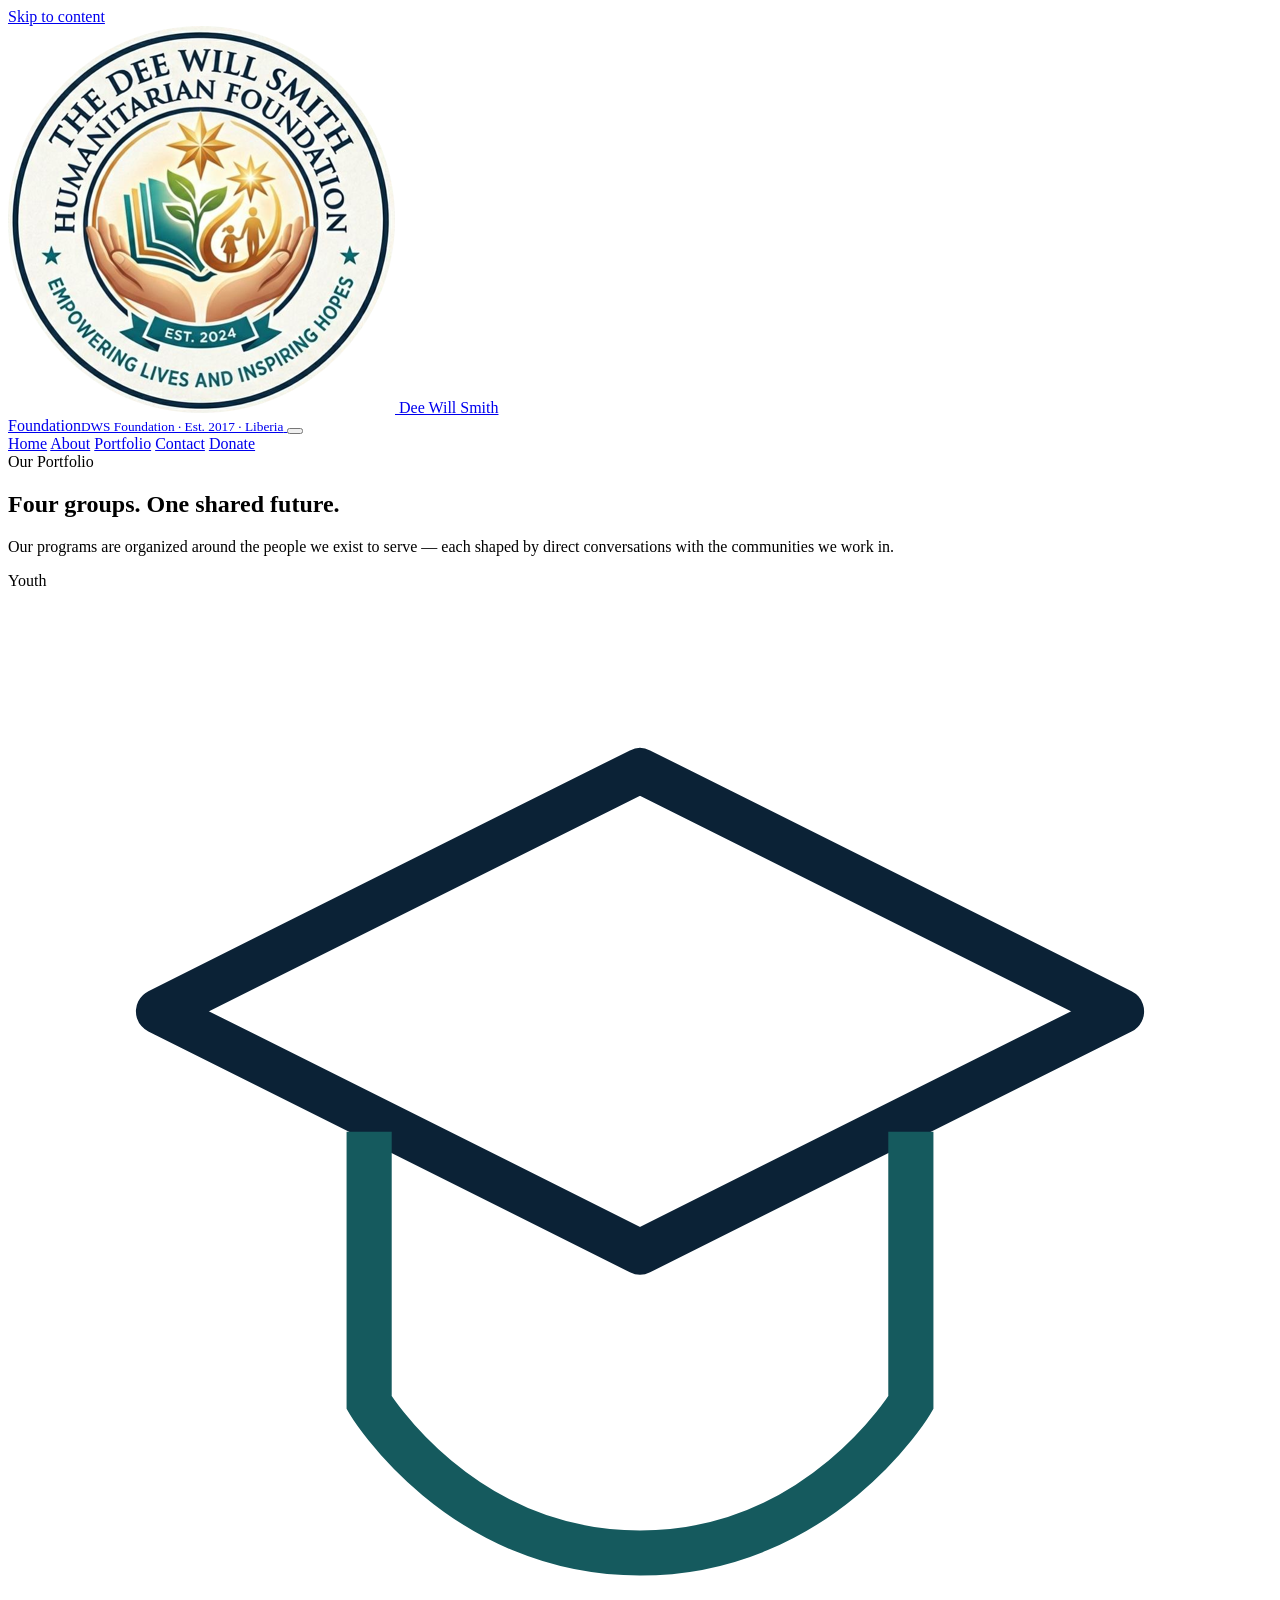
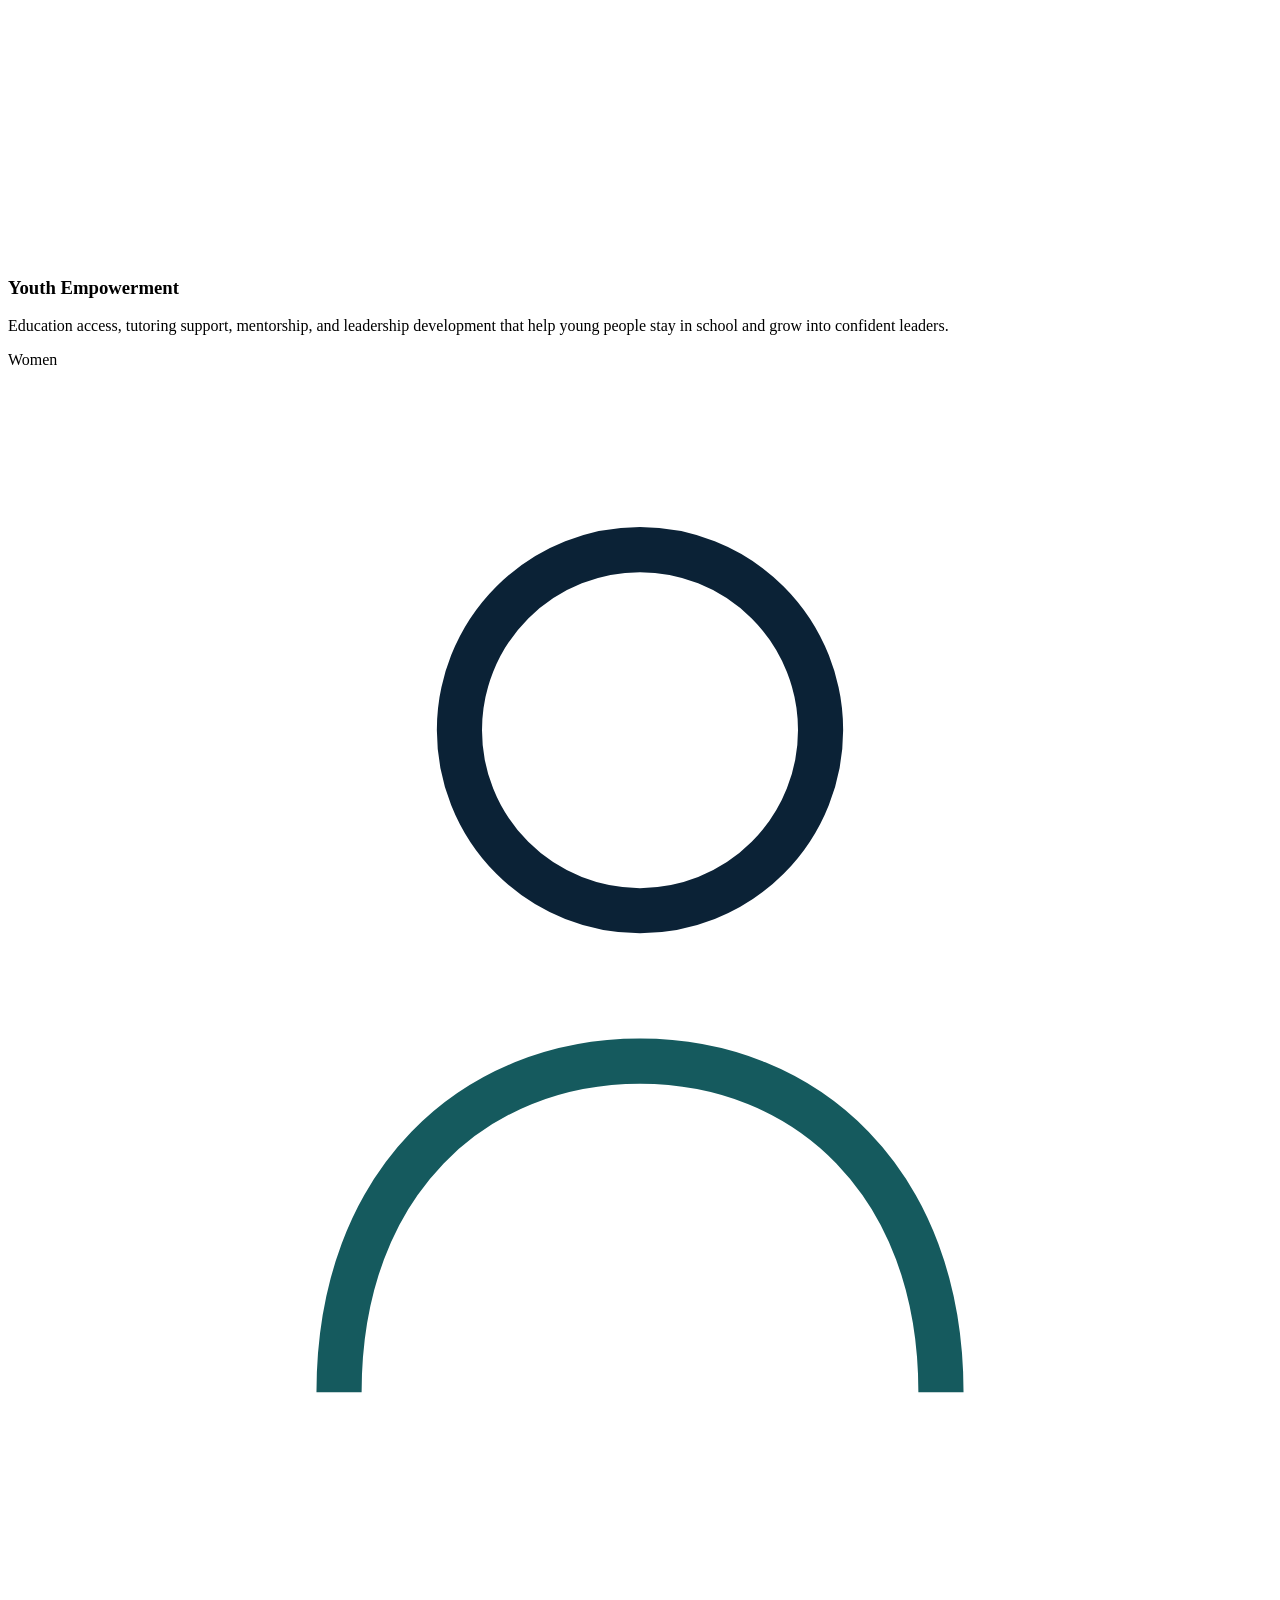
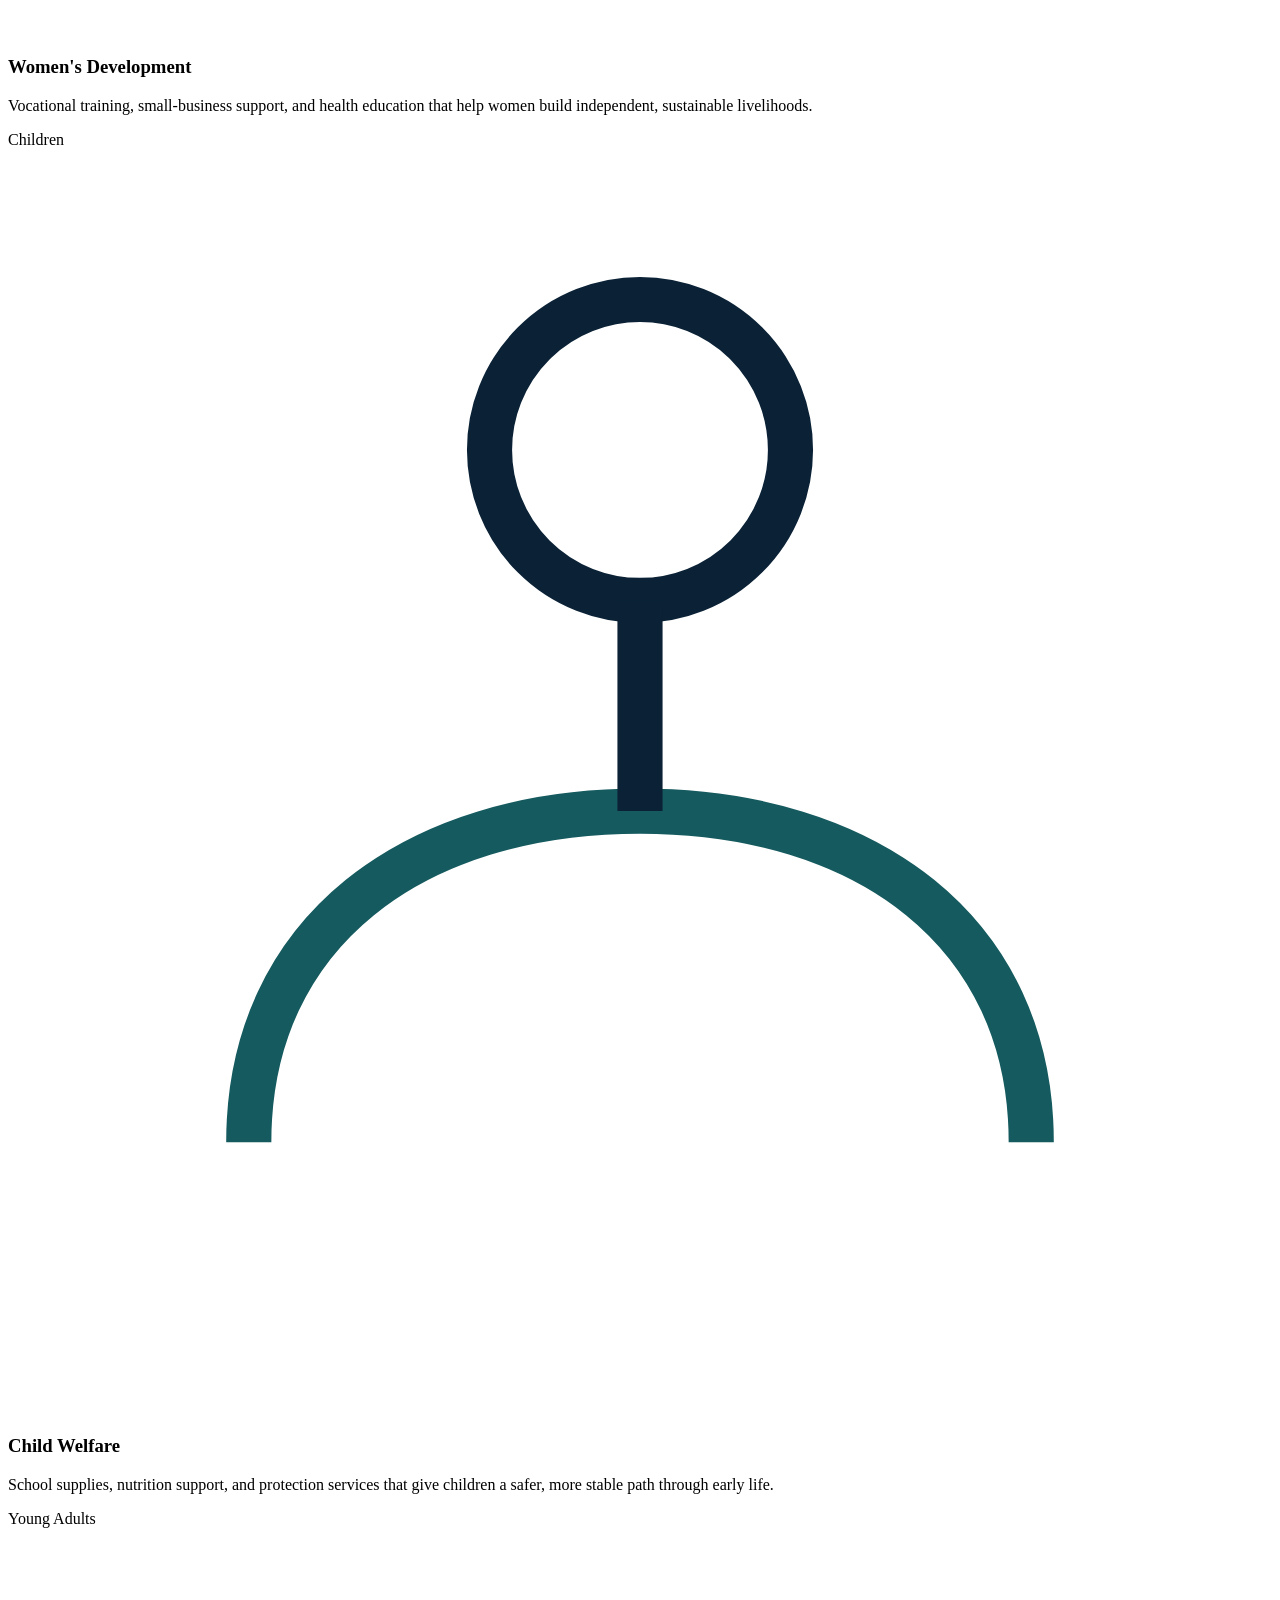
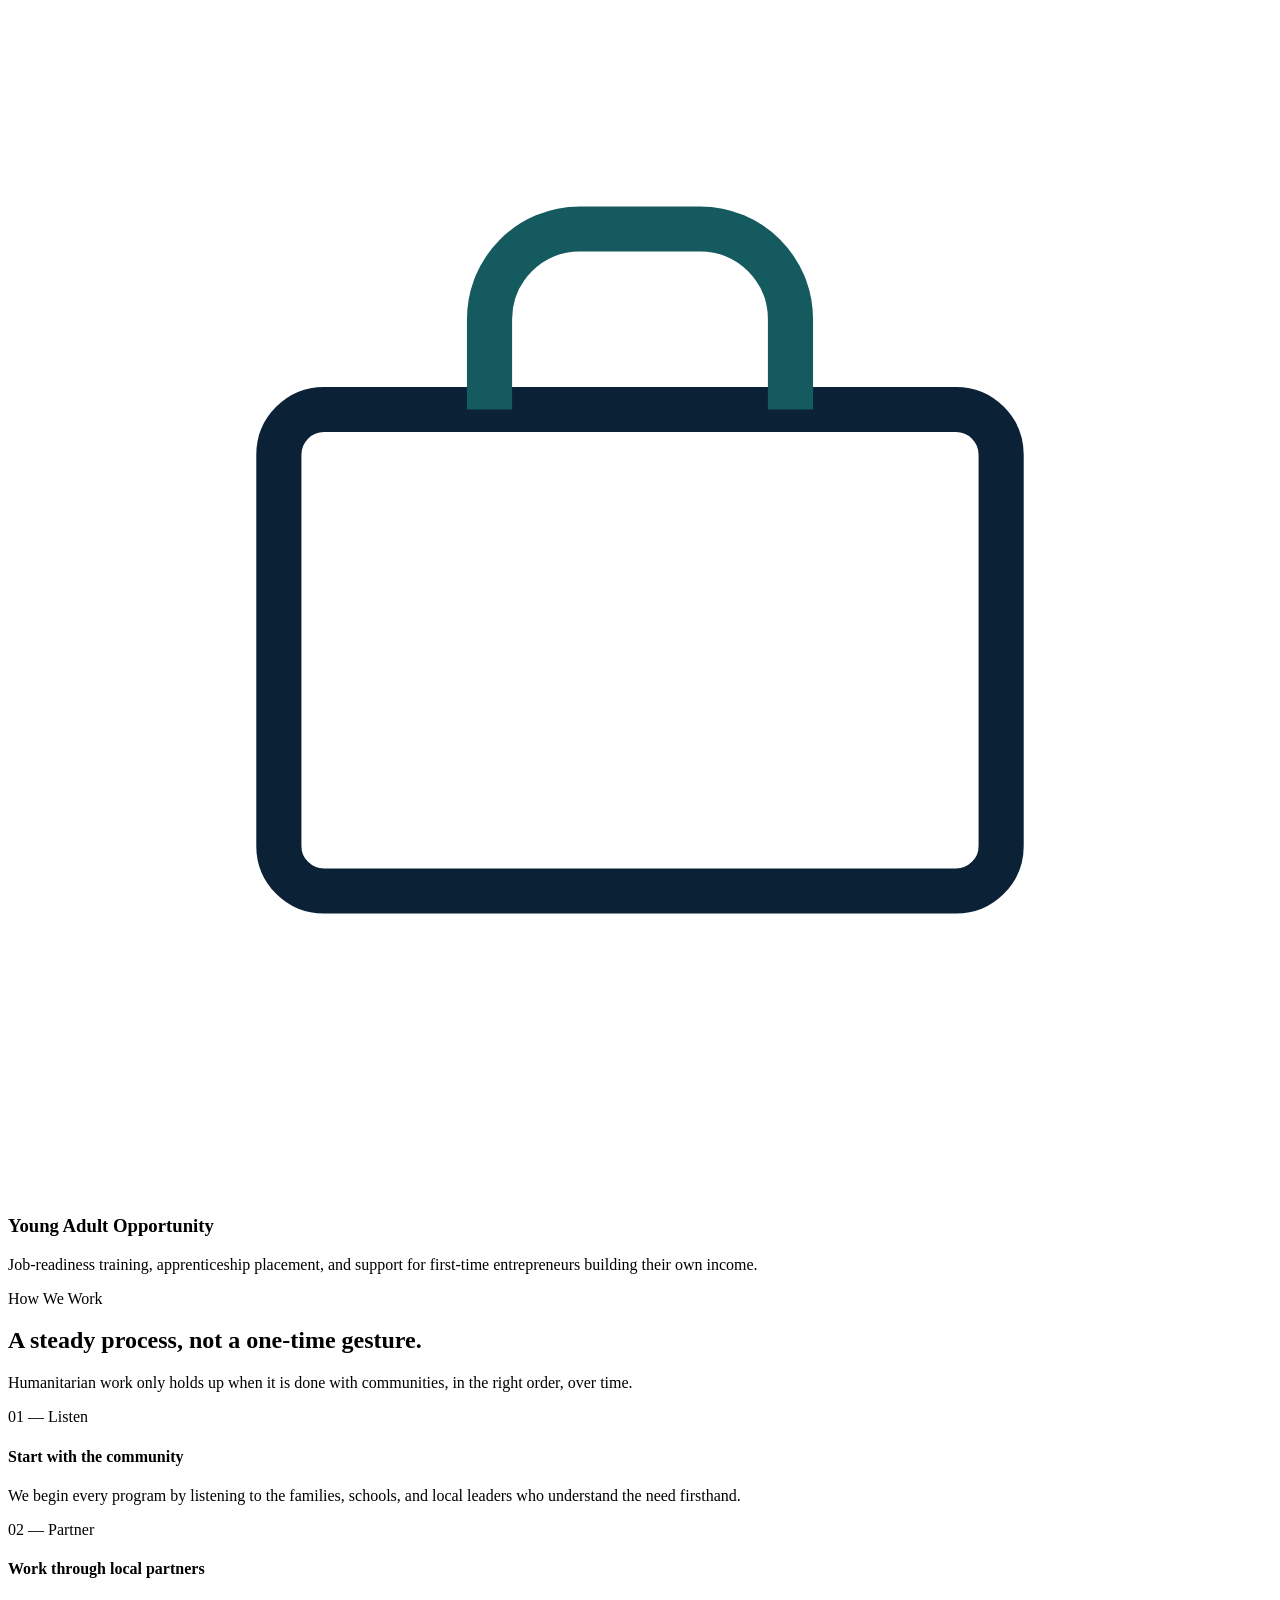
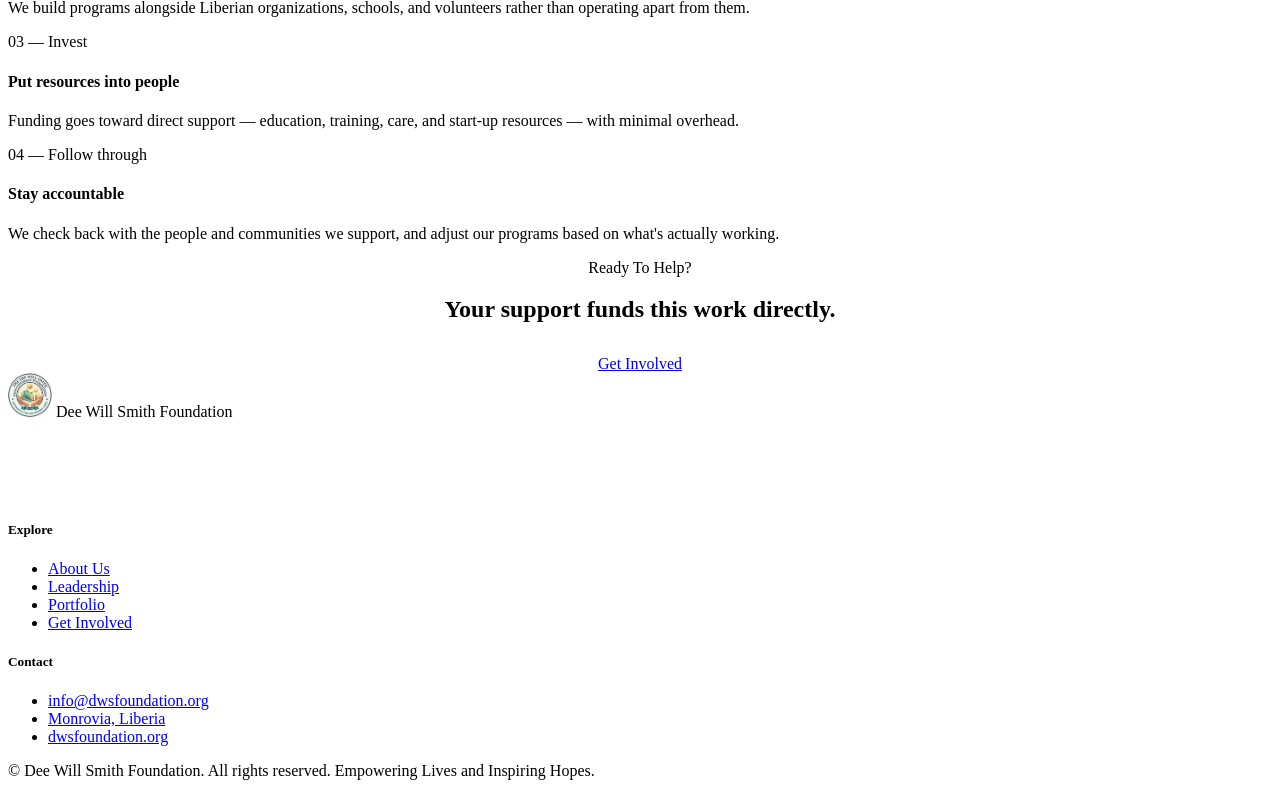
==== portfolio.html @ 3ef6131b "Rename portfolio[1].html to portfolio.html" ====
<!DOCTYPE html>
<html lang="en">
<head>
<meta charset="UTF-8">
<meta name="viewport" content="width=device-width, initial-scale=1.0">
<title>Our Portfolio — Dee Will Smith Foundation</title>
<meta name="description" content="Explore the Dee Will Smith Foundation's four program areas — Youth Empowerment, Women's Development, Child Welfare, and Young Adult Opportunity — and how we work.">
<link rel="icon" type="image/png" href="dws-logo.png">
<link rel="preconnect" href="https://fonts.googleapis.com">
<link rel="preconnect" href="https://fonts.gstatic.com" crossorigin>
<link href="https://fonts.googleapis.com/css2?family=Fraunces:opsz,wght@9..144,300;9..144,400;9..144,500;9..144,600;9..144,700;9..144,900&family=Work+Sans:wght@300;400;500;600;700&family=IBM+Plex+Mono:wght@400;500&display=swap" rel="stylesheet">
<link rel="stylesheet" href="style.css">
</head>
<body>

<a class="skip-link" href="#main">Skip to content</a>

<header class="site" id="siteHeader">
  <nav>
    <a class="brand" href="index.html" aria-label="DWS Foundation home">
      <img class="brand-mark" src="dws-logo.png" alt="Dee Will Smith Foundation logo">
      <span class="brand-name">Dee Will Smith<br>Foundation<small>DWS Foundation · Est. 2017 · Liberia</small></span>
    </a>
    <button class="menu-toggle" id="menuToggle" aria-label="Toggle navigation" aria-expanded="false" aria-controls="navLinks">
      <span></span><span></span><span></span>
    </button>
    <div class="nav-links" id="navLinks">
      <a href="index.html">Home</a>
      <a href="about.html">About</a>
      <a href="portfolio.html" class="active">Portfolio</a>
      <a href="contact.html">Contact</a>
      <a class="btn btn-primary" href="contact.html#involved">Donate</a>
    </div>
  </nav>
</header>

<main id="main">

  <!-- PAGE HERO -->
  <section class="page-hero">
    <div class="wrap inner">
      <span class="eyebrow">Our Portfolio</span>
      <h1>Four groups. One shared future.</h1>
      <p>Our programs are organized around the people we exist to serve — each shaped by direct conversations with the communities we work in.</p>
    </div>
  </section>

  <!-- PROGRAMS -->
  <section class="light" id="programs">
    <div class="wrap">
      <div class="program-grid reveal">
        <div class="program-card">
          <span class="program-tag">Youth</span>
          <svg class="program-icon" viewBox="0 0 42 42" fill="none"><path d="M21 6L37 14L21 22L5 14L21 6Z" stroke="#0B2236" stroke-width="1.5" stroke-linejoin="round"/><path d="M12 18V27C12 27 15 32 21 32C27 32 30 27 30 27V18" stroke="#155A5E" stroke-width="1.5"/></svg>
          <h3>Youth Empowerment</h3>
          <p>Education access, tutoring support, mentorship, and leadership development that help young people stay in school and grow into confident leaders.</p>
        </div>
        <div class="program-card">
          <span class="program-tag">Women</span>
          <svg class="program-icon" viewBox="0 0 42 42" fill="none"><circle cx="21" cy="12" r="6" stroke="#0B2236" stroke-width="1.5"/><path d="M11 34C11 27 15.5 23 21 23C26.5 23 31 27 31 34" stroke="#155A5E" stroke-width="1.5"/></svg>
          <h3>Women's Development</h3>
          <p>Vocational training, small-business support, and health education that help women build independent, sustainable livelihoods.</p>
        </div>
        <div class="program-card">
          <span class="program-tag">Children</span>
          <svg class="program-icon" viewBox="0 0 42 42" fill="none"><circle cx="21" cy="10" r="5" stroke="#0B2236" stroke-width="1.5"/><path d="M8 33C8 26 13.5 22 21 22C28.5 22 34 26 34 33" stroke="#155A5E" stroke-width="1.5"/><path d="M21 15V22" stroke="#0B2236" stroke-width="1.5"/></svg>
          <h3>Child Welfare</h3>
          <p>School supplies, nutrition support, and protection services that give children a safer, more stable path through early life.</p>
        </div>
        <div class="program-card">
          <span class="program-tag">Young Adults</span>
          <svg class="program-icon" viewBox="0 0 42 42" fill="none"><rect x="9" y="16" width="24" height="16" rx="1.5" stroke="#0B2236" stroke-width="1.5"/><path d="M16 16V13C16 11.3431 17.3431 10 19 10H23C24.6569 10 26 11.3431 26 13V16" stroke="#155A5E" stroke-width="1.5"/></svg>
          <h3>Young Adult Opportunity</h3>
          <p>Job-readiness training, apprenticeship placement, and support for first-time entrepreneurs building their own income.</p>
        </div>
      </div>
    </div>
  </section>
  <div class="strip-band thin" role="presentation"></div>

  <!-- APPROACH -->
  <section class="dark" id="approach">
    <div class="wrap">
      <div class="section-head reveal">
        <span class="eyebrow">How We Work</span>
        <h2>A steady process, not a one-time gesture.</h2>
        <p>Humanitarian work only holds up when it is done with communities, in the right order, over time.</p>
      </div>
      <div class="approach-list reveal">
        <div class="approach-item">
          <span class="step">01 — Listen</span>
          <h4>Start with the community</h4>
          <p>We begin every program by listening to the families, schools, and local leaders who understand the need firsthand.</p>
        </div>
        <div class="approach-item">
          <span class="step">02 — Partner</span>
          <h4>Work through local partners</h4>
          <p>We build programs alongside Liberian organizations, schools, and volunteers rather than operating apart from them.</p>
        </div>
        <div class="approach-item">
          <span class="step">03 — Invest</span>
          <h4>Put resources into people</h4>
          <p>Funding goes toward direct support — education, training, care, and start-up resources — with minimal overhead.</p>
        </div>
        <div class="approach-item">
          <span class="step">04 — Follow through</span>
          <h4>Stay accountable</h4>
          <p>We check back with the people and communities we support, and adjust our programs based on what's actually working.</p>
        </div>
      </div>
    </div>
  </section>

  <div class="strip-band" role="presentation"></div>

  <!-- CTA -->
  <section class="light">
    <div class="wrap" style="text-align:center;">
      <div class="section-head reveal" style="margin:0 auto 32px; text-align:center;">
        <span class="eyebrow" style="justify-content:center;">Ready To Help?</span>
        <h2>Your support funds this work directly.</h2>
      </div>
      <a class="btn btn-primary reveal" href="contact.html#involved">Get Involved</a>
    </div>
  </section>

</main>

<footer>
  <div class="wrap">
    <div class="foot-grid">
      <div>
        <div class="foot-brand">
          <img class="brand-mark" src="dws-logo.png" alt="Dee Will Smith Foundation logo" style="width:44px;height:44px;">
          <span class="brand-name">Dee Will Smith Foundation</span>
        </div>
        <p style="max-width:34ch; font-size:14px; color:rgba(255,255,255,0.6);">A Liberian humanitarian foundation supporting youth, women, children, and young adults — building opportunity since 2017.</p>
      </div>
      <div>
        <h5>Explore</h5>
        <ul>
          <li><a href="about.html">About Us</a></li>
          <li><a href="about.html#leadership">Leadership</a></li>
          <li><a href="portfolio.html">Portfolio</a></li>
          <li><a href="contact.html#involved">Get Involved</a></li>
        </ul>
      </div>
      <div>
        <h5>Contact</h5>
        <ul>
          <li><a href="mailto:info@dwsfoundation.org">info@dwsfoundation.org</a></li>
          <li><a href="contact.html">Monrovia, Liberia</a></li>
          <li><a href="index.html">dwsfoundation.org</a></li>
        </ul>
      </div>
    </div>
    <div class="foot-bottom">
      <span>© <span id="year"></span> Dee Will Smith Foundation. All rights reserved.</span>
      <span>Empowering Lives and Inspiring Hopes.</span>
    </div>
  </div>
</footer>

<script src="script.js"></script>
</body>
</html>
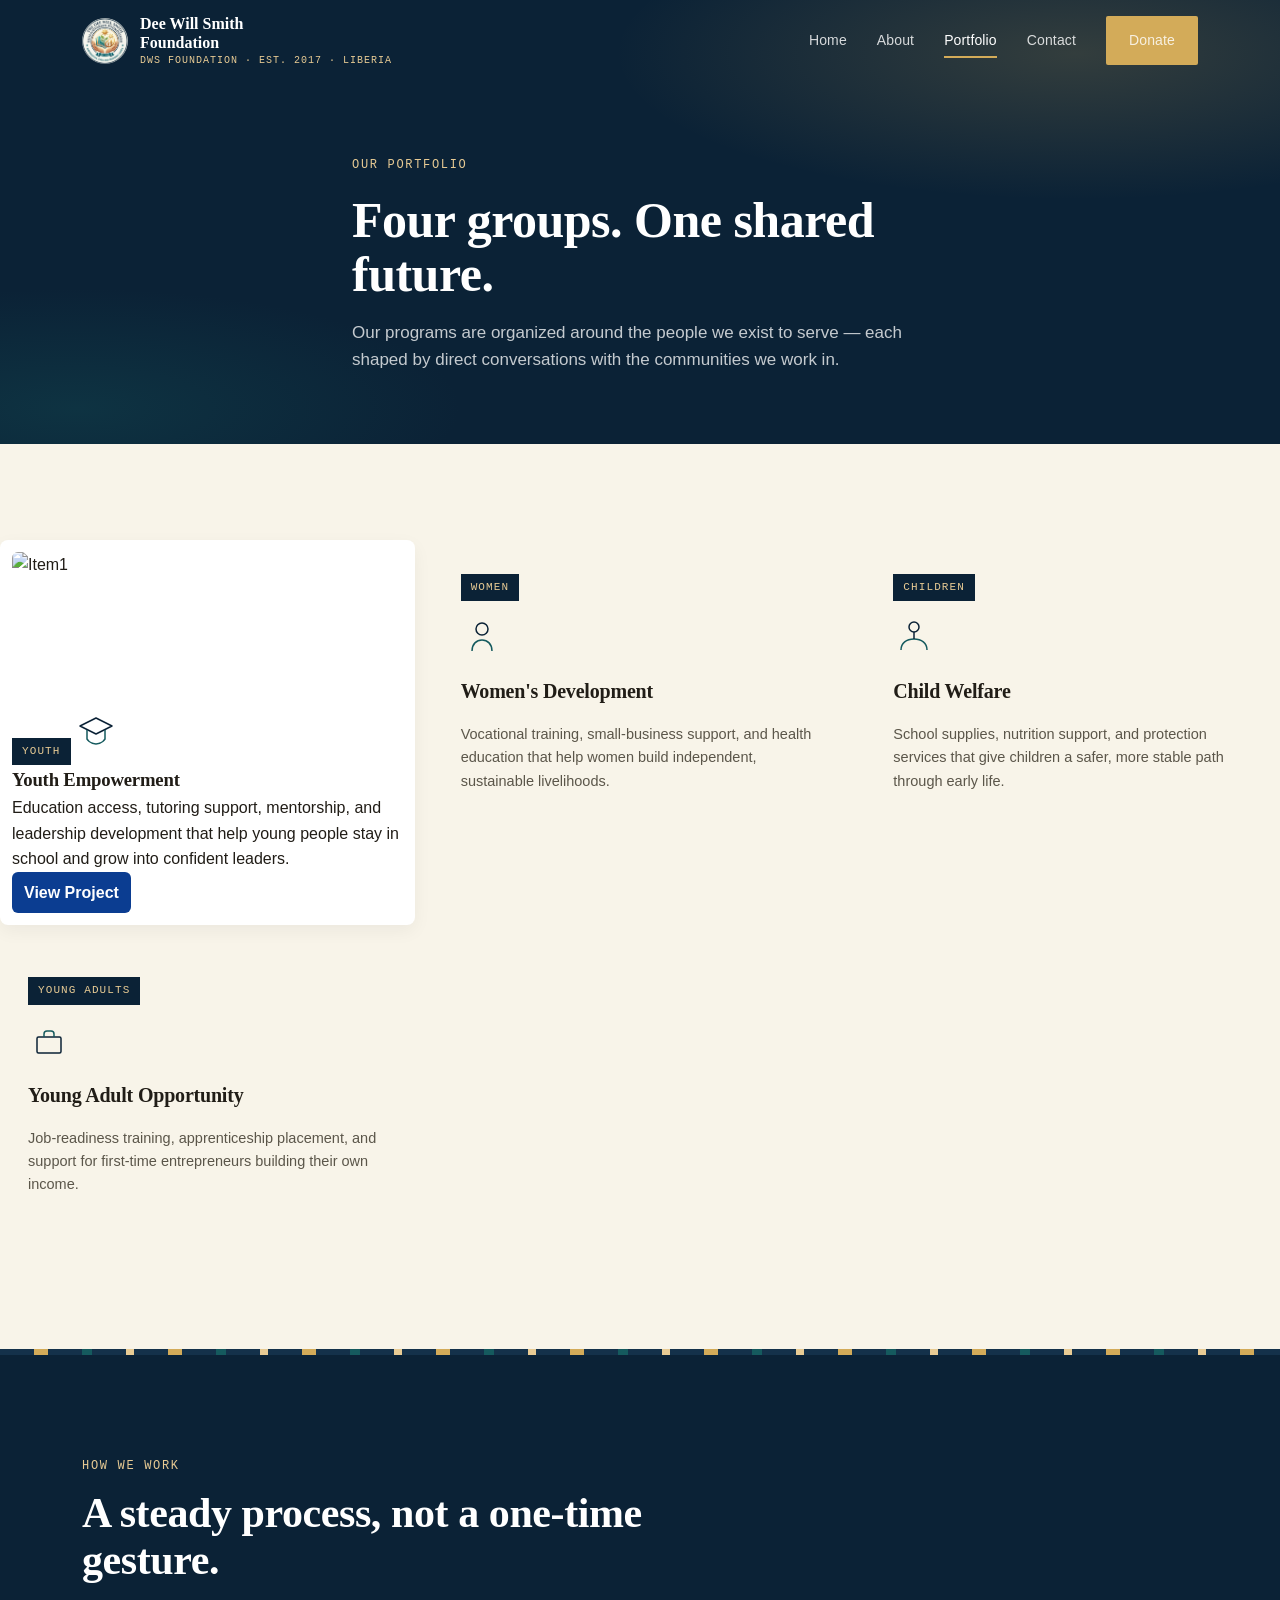
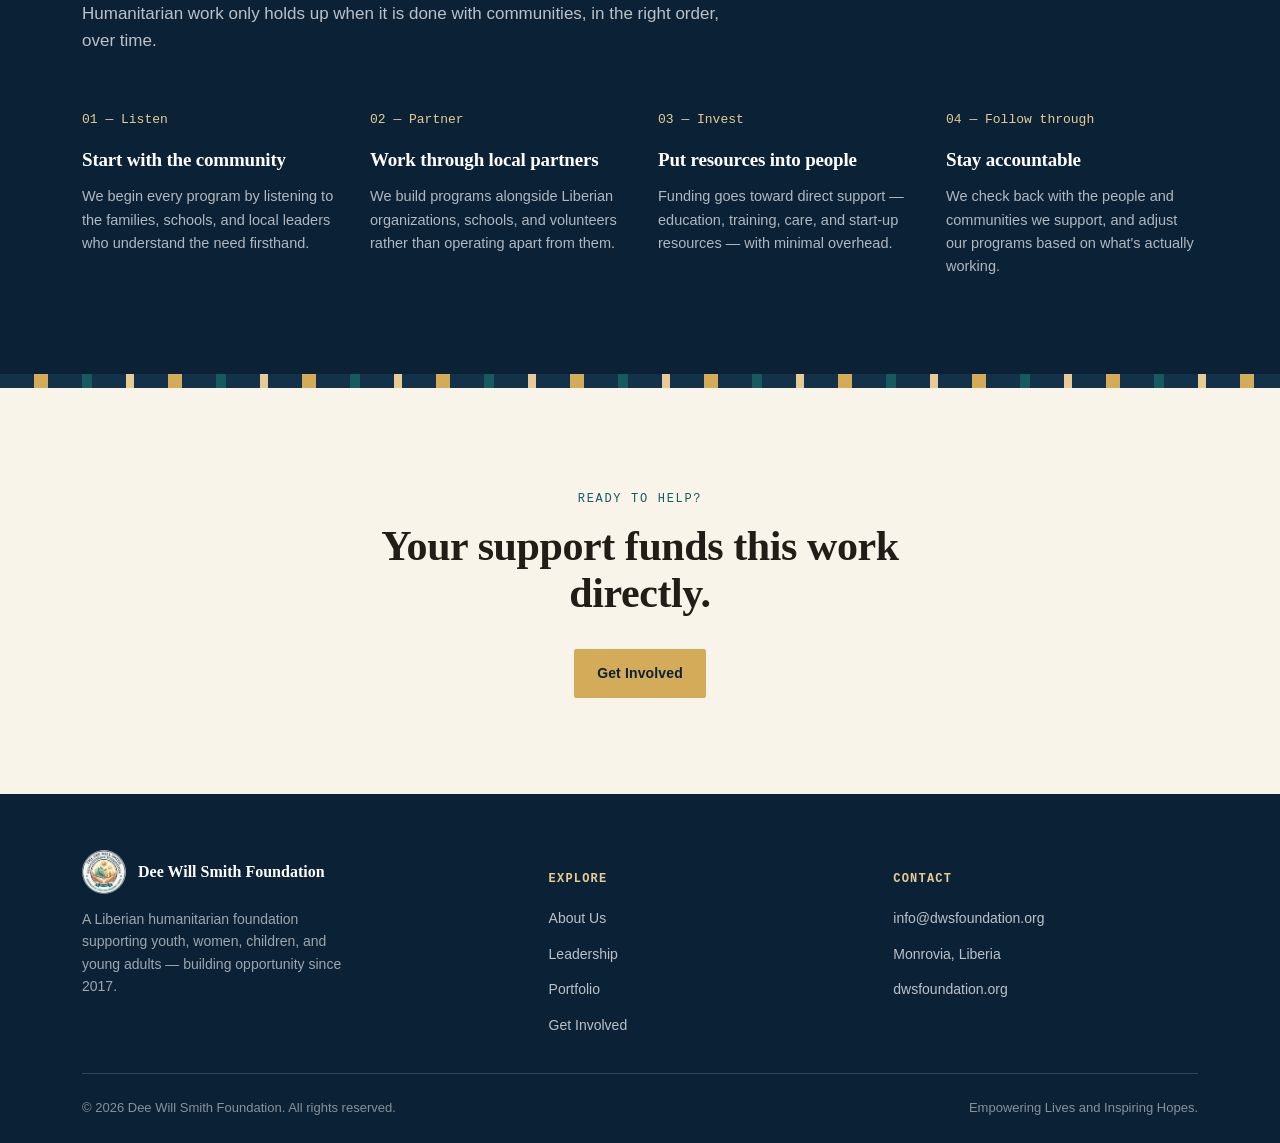
==== commit 61ae0d4d: "Update portfolio.html" ====
--- a/portfolio.html
+++ b/portfolio.html
@@ -46,15 +46,17 @@
   </section>
 
   <!-- PROGRAMS -->
-  <section class="light" id="programs">
-    <div class="wrap">
-      <div class="program-grid reveal">
-        <div class="program-card">
+  <section style="display:grid;grid-template-columns:repeat(3,1fr);gap:18px;margin-bottom:22px;">
+<!-- Item 1 -->
+      <article style="background:white;border-radius:8px;padding:12px;box-shadow:0 6px 18px rgba(10,20,40,0.05);">
+        <img src="youth.jpg auto=format&fit=crop&w=800&q=60" alt="Item1" style="width:100%;height:160px;object-fit:cover;border-radius:6px;">
+       
           <span class="program-tag">Youth</span>
           <svg class="program-icon" viewBox="0 0 42 42" fill="none"><path d="M21 6L37 14L21 22L5 14L21 6Z" stroke="#0B2236" stroke-width="1.5" stroke-linejoin="round"/><path d="M12 18V27C12 27 15 32 21 32C27 32 30 27 30 27V18" stroke="#155A5E" stroke-width="1.5"/></svg>
           <h3>Youth Empowerment</h3>
           <p>Education access, tutoring support, mentorship, and leadership development that help young people stay in school and grow into confident leaders.</p>
-        </div>
+         <a href="#" style="display:inline-block;padding:8px 12px;background:#0b3d91;color:white;text-decoration:none;border-radius:6px;font-weight:700;">View Project</a>
+      </article></div>
         <div class="program-card">
           <span class="program-tag">Women</span>
           <svg class="program-icon" viewBox="0 0 42 42" fill="none"><circle cx="21" cy="12" r="6" stroke="#0B2236" stroke-width="1.5"/><path d="M11 34C11 27 15.5 23 21 23C26.5 23 31 27 31 34" stroke="#155A5E" stroke-width="1.5"/></svg>
--- a/style.css
+++ b/style.css
@@ -0,0 +1,391 @@
+  :root{
+    --navy-900:#0B2236;
+    --navy-800:#14314A;
+    --navy-700:#1D3F5C;
+    --gold-500:#D3AB59;
+    --gold-300:#E8CB94;
+    --teal-600:#155A5E;
+    --teal-500:#2C7F7D;
+    --brown-500:#9C6B47;
+    --sage-600:#5C7A52;
+    --paper-50:#F8F4E9;
+    --paper-100:#F0E9D6;
+    --ink-900:#211D17;
+    --ink-600:#5B564A;
+    --line:rgba(33,29,23,0.12);
+    --line-dark:rgba(248,244,233,0.16);
+    --shadow: 0 20px 50px -20px rgba(11,34,54,0.35);
+    --maxw: 1180px;
+  }
+
+  *{box-sizing:border-box;}
+  html{scroll-behavior:smooth;}
+  @media (prefers-reduced-motion: reduce){
+    html{scroll-behavior:auto;}
+    *{animation-duration:0.001ms !important; animation-iteration-count:1 !important; transition-duration:0.001ms !important; scroll-behavior:auto !important;}
+  }
+
+  body{
+    margin:0;
+    background:var(--paper-50);
+    color:var(--ink-900);
+    font-family:'Work Sans', sans-serif;
+    font-size:16px;
+    line-height:1.6;
+    -webkit-font-smoothing:antialiased;
+  }
+
+  h1,h2,h3,h4{
+    font-family:'Fraunces', serif;
+    font-weight:600;
+    margin:0;
+    letter-spacing:-0.01em;
+    color:var(--ink-900);
+  }
+
+  p{margin:0;}
+  a{color:inherit; text-decoration:none;}
+  img{max-width:100%; display:block;}
+
+  .eyebrow{
+    font-family:'IBM Plex Mono', monospace;
+    font-size:12px;
+    letter-spacing:0.14em;
+    text-transform:uppercase;
+    display:inline-flex;
+    align-items:center;
+    gap:8px;
+  }
+
+  .wrap{
+    max-width:var(--maxw);
+    margin:0 auto;
+    padding:0 32px;
+  }
+  @media (max-width:720px){ .wrap{padding:0 20px;} }
+
+  /* ---------- Woven strip motif (signature element, drawn from the seal's ring/banner rhythm) ---------- */
+  .strip-band{
+    height:14px;
+    width:100%;
+    background:repeating-linear-gradient(
+      90deg,
+      var(--navy-800) 0 34px,
+      var(--gold-500) 34px 48px,
+      var(--navy-800) 48px 82px,
+      var(--teal-600) 82px 92px,
+      var(--navy-800) 92px 126px,
+      var(--gold-300) 126px 134px
+    );
+  }
+  .strip-band.thin{height:6px;}
+
+  /* ---------- Nav ---------- */
+  header.site{
+    position:fixed; top:0; left:0; right:0; z-index:100;
+    background:rgba(11,34,54,0.0);
+    transition:background .35s ease, box-shadow .35s ease;
+  }
+  header.site.scrolled{
+    background:rgba(11,34,54,0.95);
+    backdrop-filter:blur(8px);
+    box-shadow:0 8px 24px -12px rgba(0,0,0,0.4);
+  }
+  nav{
+    max-width:var(--maxw);
+    margin:0 auto;
+    padding:14px 32px;
+    display:flex;
+    align-items:center;
+    justify-content:space-between;
+  }
+  @media (max-width:720px){ nav{padding:12px 20px;} }
+
+  .brand{
+    display:flex;
+    align-items:center;
+    gap:12px;
+    color:#fff;
+  }
+  .brand-mark{ width:46px; height:46px; flex-shrink:0; border-radius:50%; }
+  .brand-name{
+    font-family:'Fraunces', serif;
+    font-weight:600;
+    font-size:16px;
+    line-height:1.2;
+    color:#fff;
+  }
+  .brand-name small{
+    display:block;
+    font-family:'IBM Plex Mono', monospace;
+    font-size:10px;
+    letter-spacing:0.1em;
+    font-weight:400;
+    color:var(--gold-300);
+    text-transform:uppercase;
+    margin-top:3px;
+  }
+
+  .nav-links{
+    display:flex;
+    align-items:center;
+    gap:30px;
+  }
+  .nav-links a{
+    color:rgba(255,255,255,0.82);
+    font-size:14px;
+    font-weight:500;
+    letter-spacing:0.01em;
+    transition:color .2s ease;
+  }
+  .nav-links a:hover, .nav-links a:focus-visible{color:#fff;}
+
+  .btn{
+    display:inline-flex;
+    align-items:center;
+    justify-content:center;
+    gap:8px;
+    padding:12px 22px;
+    border-radius:2px;
+    font-family:'Work Sans', sans-serif;
+    font-weight:600;
+    font-size:14px;
+    letter-spacing:0.01em;
+    cursor:pointer;
+    border:1px solid transparent;
+    transition:transform .2s ease, background .2s ease, color .2s ease, border-color .2s ease;
+  }
+  .btn:focus-visible{outline:2px solid var(--gold-500); outline-offset:3px;}
+  .btn-primary{ background:var(--gold-500); color:var(--navy-900); }
+  .btn-primary:hover{ background:var(--gold-300); transform:translateY(-1px); }
+  .btn-ghost-dark{ border-color:rgba(255,255,255,0.4); color:#fff; }
+  .btn-ghost-dark:hover{ border-color:#fff; background:rgba(255,255,255,0.08); }
+  .btn-outline{ border-color:var(--ink-900); color:var(--ink-900); }
+  .btn-outline:hover{ background:var(--ink-900); color:var(--paper-50); }
+  .btn-teal{ background:var(--teal-600); color:#fff; }
+  .btn-teal:hover{ background:var(--teal-500); transform:translateY(-1px); }
+
+  .menu-toggle{
+    display:none;
+    background:none; border:none; cursor:pointer;
+    width:32px; height:32px;
+    flex-direction:column; justify-content:center; gap:6px;
+  }
+  .menu-toggle span{ display:block; width:100%; height:2px; background:#fff; }
+
+  @media (max-width:860px){
+    .nav-links{
+      position:fixed; top:0; right:0; height:100vh; width:min(320px, 78vw);
+      background:var(--navy-900); flex-direction:column; align-items:flex-start;
+      padding:100px 32px 32px; gap:24px; transform:translateX(100%);
+      transition:transform .35s ease; box-shadow:-20px 0 40px rgba(0,0,0,0.3);
+    }
+    .nav-links.open{ transform:translateX(0); }
+    .nav-links a{ font-size:16px; }
+    .menu-toggle{ display:flex; }
+  }
+
+  /* ---------- Hero ---------- */
+  .hero{
+    position:relative;
+    background:var(--navy-900);
+    color:#fff;
+    padding:160px 0 100px;
+    overflow:hidden;
+  }
+  .hero::before{
+    content:"";
+    position:absolute; inset:0;
+    background:
+      radial-gradient(ellipse 60% 55% at 84% 12%, rgba(211,171,89,0.20), transparent 60%),
+      radial-gradient(ellipse 50% 45% at 6% 92%, rgba(21,90,94,0.30), transparent 60%);
+    pointer-events:none;
+  }
+  .hero-inner{ position:relative; z-index:2; display:grid; grid-template-columns:1.15fr 0.85fr; gap:56px; align-items:end; }
+  @media (max-width:940px){ .hero-inner{grid-template-columns:1fr;} }
+
+  .hero h1{
+    font-size:clamp(36px, 5vw, 62px);
+    line-height:1.06;
+    font-weight:600;
+    color:#fff;
+    max-width:17ch;
+    opacity:0; transform:translateY(18px);
+    animation:riseIn .8s ease forwards .15s;
+  }
+  .hero .eyebrow{ color:var(--gold-300); margin-bottom:22px; opacity:0; animation:riseIn .7s ease forwards 0s;}
+  .hero-lede{
+    margin-top:26px; font-size:18px; line-height:1.65; color:rgba(255,255,255,0.78); max-width:52ch;
+    opacity:0; transform:translateY(18px); animation:riseIn .8s ease forwards .3s;
+  }
+  .hero-cta{ margin-top:38px; display:flex; gap:14px; flex-wrap:wrap; opacity:0; transform:translateY(18px); animation:riseIn .8s ease forwards .45s;}
+
+  @keyframes riseIn{ to{ opacity:1; transform:translateY(0); } }
+
+  .hero-panel{
+    background:rgba(255,255,255,0.05);
+    border:1px solid rgba(255,255,255,0.14);
+    border-radius:4px;
+    padding:30px;
+    opacity:0; transform:translateY(18px); animation:riseIn .8s ease forwards .55s;
+  }
+  .hero-panel .eyebrow{ color:var(--gold-300); margin-bottom:16px; }
+  .hero-panel ul{ list-style:none; margin:0; padding:0; display:flex; flex-direction:column; gap:14px; }
+  .hero-panel li{ display:flex; gap:12px; align-items:flex-start; font-size:14.5px; color:rgba(255,255,255,0.85); }
+  .hero-panel li svg{ flex-shrink:0; margin-top:3px; }
+
+  /* ---------- Section basics ---------- */
+  section{ padding:96px 0; }
+  @media (max-width:720px){ section{ padding:64px 0; } }
+  .section-head{ max-width:640px; margin-bottom:56px; }
+  .section-head .eyebrow{ color:var(--teal-600); margin-bottom:14px; }
+  .section-head h2{ font-size:clamp(28px,3.6vw,42px); line-height:1.12; }
+  .section-head p{ margin-top:16px; font-size:17px; color:var(--ink-600); }
+
+  .light{ background:var(--paper-50); }
+  .tint{ background:var(--paper-100); }
+  .dark{ background:var(--navy-900); color:#fff; }
+  .dark .section-head p{ color:rgba(255,255,255,0.72); }
+  .dark .section-head .eyebrow{ color:var(--gold-300); }
+  .dark h2, .dark h3{ color:#fff; }
+
+  /* ---------- About ---------- */
+  .about-grid{ display:grid; grid-template-columns:1fr 1fr; gap:64px; align-items:start; }
+  @media (max-width:860px){ .about-grid{ grid-template-columns:1fr; gap:40px; } }
+  .about-copy p + p{ margin-top:16px; }
+  .about-copy p{ color:var(--ink-600); font-size:16.5px; }
+
+  .values-list{ display:flex; flex-direction:column; }
+  .value-row{
+    display:grid; grid-template-columns:84px 1fr; gap:20px;
+    padding:22px 0; border-top:1px solid var(--line);
+  }
+  .value-row:last-child{ border-bottom:1px solid var(--line); }
+  .value-num{ font-family:'IBM Plex Mono', monospace; font-size:13px; color:var(--teal-600); padding-top:4px; }
+  .value-row h4{ font-size:18px; margin-bottom:6px; }
+  .value-row p{ color:var(--ink-600); font-size:15px; }
+
+  /* ---------- Leadership ---------- */
+  .leader-grid{ display:grid; grid-template-columns:repeat(4,1fr); gap:1px; background:var(--line); border:1px solid var(--line); }
+  @media (max-width:940px){ .leader-grid{ grid-template-columns:repeat(2,1fr); } }
+  @media (max-width:560px){ .leader-grid{ grid-template-columns:1fr; } }
+  .leader-card{ background:var(--paper-50); padding:32px 26px; display:flex; flex-direction:column; gap:14px; }
+  .leader-avatar{
+    width:56px; height:56px; border-radius:50%;
+    display:flex; align-items:center; justify-content:center;
+    background:var(--navy-900); color:var(--gold-300);
+    font-family:'Fraunces', serif; font-weight:600; font-size:18px;
+  }
+  .leader-card h4{ font-size:17px; }
+  .leader-card .title{ font-family:'IBM Plex Mono', monospace; font-size:11.5px; letter-spacing:0.06em; text-transform:uppercase; color:var(--teal-600); }
+  .leader-card p{ font-size:14px; color:var(--ink-600); }
+
+  /* ---------- Programs ---------- */
+  .program-grid{ display:grid; grid-template-columns:repeat(4,1fr); gap:1px; background:var(--line); border:1px solid var(--line); }
+  @media (max-width:940px){ .program-grid{ grid-template-columns:repeat(2,1fr); } }
+  @media (max-width:560px){ .program-grid{ grid-template-columns:1fr; } }
+  .program-card{ background:var(--paper-50); padding:34px 28px; display:flex; flex-direction:column; gap:16px; min-height:280px; }
+  .program-icon{ width:42px; height:42px; }
+  .program-card h3{ font-size:20px; }
+  .program-card p{ color:var(--ink-600); font-size:14.5px; flex-grow:1; }
+  .program-tag{ font-family:'IBM Plex Mono', monospace; font-size:11px; letter-spacing:0.1em; text-transform:uppercase; color:var(--gold-300); background:var(--navy-900); display:inline-block; padding:5px 10px; width:fit-content; }
+
+  /* ---------- Approach ---------- */
+  .approach-list{ display:grid; grid-template-columns:repeat(4,1fr); gap:36px; }
+  @media (max-width:860px){ .approach-list{ grid-template-columns:1fr 1fr; } }
+  @media (max-width:560px){ .approach-list{ grid-template-columns:1fr; } }
+  .approach-item .step{ font-family:'IBM Plex Mono', monospace; font-size:13px; color:var(--gold-300); margin-bottom:14px; display:block;}
+  .approach-item h4{ color:#fff; font-size:19px; margin-bottom:10px; }
+  .approach-item p{ color:rgba(255,255,255,0.68); font-size:14.5px; }
+
+  /* ---------- Get involved ---------- */
+  .involve-grid{ display:grid; grid-template-columns:repeat(3,1fr); gap:28px; }
+  @media (max-width:860px){ .involve-grid{ grid-template-columns:1fr; } }
+  .involve-card{
+    background:#fff; border:1px solid var(--line); padding:32px 28px;
+    display:flex; flex-direction:column; gap:14px; box-shadow:var(--shadow);
+  }
+  .involve-card h3{ font-size:21px; }
+  .involve-card p{ color:var(--ink-600); font-size:15px; flex-grow:1; }
+  .involve-card .btn{ align-self:flex-start; margin-top:6px; }
+
+  /* ---------- Contact ---------- */
+  .contact-grid{ display:grid; grid-template-columns:1fr 1fr; gap:64px; }
+  @media (max-width:940px){ .contact-grid{ grid-template-columns:1fr; gap:48px; } }
+
+  .field{ margin-bottom:18px; }
+  .field label{ display:block; font-size:13px; font-weight:600; margin-bottom:8px; color:var(--ink-900); }
+  .field input, .field textarea, .field select{
+    width:100%; padding:13px 14px; border:1px solid var(--line); background:#fff;
+    font-family:'Work Sans', sans-serif; font-size:15px; color:var(--ink-900); border-radius:2px;
+  }
+  .field input:focus, .field textarea:focus, .field select:focus{ outline:2px solid var(--navy-800); outline-offset:1px; }
+  .field textarea{ resize:vertical; min-height:120px; }
+
+  .contact-list{ list-style:none; margin:0; padding:0; display:flex; flex-direction:column; }
+  .contact-list li{ display:flex; justify-content:space-between; gap:16px; padding:18px 0; border-top:1px solid var(--line); flex-wrap:wrap; }
+  .contact-list li:last-child{ border-bottom:1px solid var(--line); }
+  .contact-list .role{ font-weight:600; font-size:15px; }
+  .contact-list .role span{ display:block; font-weight:400; font-size:13px; color:var(--ink-600); margin-top:2px; }
+  .contact-list a.mail{ font-family:'IBM Plex Mono', monospace; font-size:13.5px; color:var(--navy-800); align-self:center; }
+  .contact-list a.mail:hover{ color:var(--teal-600); }
+
+  .addr-block{ margin-top:34px; padding-top:26px; border-top:1px solid var(--line); }
+  .addr-block .eyebrow{ color:var(--teal-600); margin-bottom:10px; }
+  .addr-block p{ font-size:15px; color:var(--ink-600); }
+
+  /* ---------- Footer ---------- */
+  footer{ background:var(--navy-900); color:rgba(255,255,255,0.7); padding:56px 0 28px; }
+  .foot-grid{ display:grid; grid-template-columns:1.4fr 1fr 1fr; gap:40px; padding-bottom:36px; border-bottom:1px solid var(--line-dark); }
+  @media (max-width:720px){ .foot-grid{ grid-template-columns:1fr; gap:32px; } }
+  .foot-brand{ display:flex; align-items:center; gap:12px; margin-bottom:14px; }
+  .foot-brand .brand-name{ color:#fff; }
+  footer h5{ font-family:'IBM Plex Mono', monospace; font-size:12px; letter-spacing:0.1em; text-transform:uppercase; color:var(--gold-300); margin-bottom:16px; }
+  footer ul{ list-style:none; margin:0; padding:0; display:flex; flex-direction:column; gap:10px; }
+  footer a{ font-size:14px; color:rgba(255,255,255,0.72); transition:color .2s ease; }
+  footer a:hover{ color:#fff; }
+  .foot-bottom{ padding-top:24px; display:flex; justify-content:space-between; flex-wrap:wrap; gap:12px; font-size:13px; color:rgba(255,255,255,0.5); }
+
+  /* reveal on scroll */
+  .reveal{ opacity:0; transform:translateY(24px); transition:opacity .7s ease, transform .7s ease; }
+  .reveal.in{ opacity:1; transform:translateY(0); }
+
+  .skip-link{ position:absolute; left:-999px; top:0; background:#fff; color:#000; padding:10px 16px; z-index:1000; }
+  .skip-link:focus{ left:16px; top:16px; }
+
+  /* ---------- Page hero (About / Portfolio / Contact banners) ---------- */
+  .page-hero{
+    position:relative;
+    background:var(--navy-900);
+    color:#fff;
+    padding:150px 0 70px;
+    overflow:hidden;
+  }
+  .page-hero::before{
+    content:"";
+    position:absolute; inset:0;
+    background:
+      radial-gradient(ellipse 60% 55% at 84% 12%, rgba(211,171,89,0.20), transparent 60%),
+      radial-gradient(ellipse 50% 45% at 6% 92%, rgba(21,90,94,0.30), transparent 60%);
+    pointer-events:none;
+  }
+  .page-hero .inner{ position:relative; z-index:2; max-width:640px; }
+  .page-hero .eyebrow{ color:var(--gold-300); margin-bottom:18px; }
+  .page-hero h1{ font-size:clamp(32px,4.4vw,50px); line-height:1.08; color:#fff; }
+  .page-hero p{ margin-top:18px; font-size:17px; line-height:1.6; color:rgba(255,255,255,0.76); }
+
+  /* ---------- Active nav state ---------- */
+  .nav-links a.active{ color:#fff; position:relative; }
+  .nav-links a.active::after{
+    content:""; position:absolute; left:0; right:0; bottom:-6px; height:2px; background:var(--gold-500);
+  }
+  @media (max-width:860px){ .nav-links a.active::after{ bottom:-4px; } }
+
+  /* ---------- Teaser / cross-page link rows ---------- */
+  .teaser-values{ display:flex; flex-wrap:wrap; gap:10px 26px; margin-top:28px; }
+  .teaser-values span{
+    font-family:'IBM Plex Mono', monospace; font-size:12px; letter-spacing:0.06em; text-transform:uppercase;
+    color:var(--teal-600); border-bottom:1px solid var(--line); padding-bottom:6px;
+  }
+  .teaser-more{ margin-top:32px; }
+  .section-foot-link{ margin-top:44px; text-align:center; }
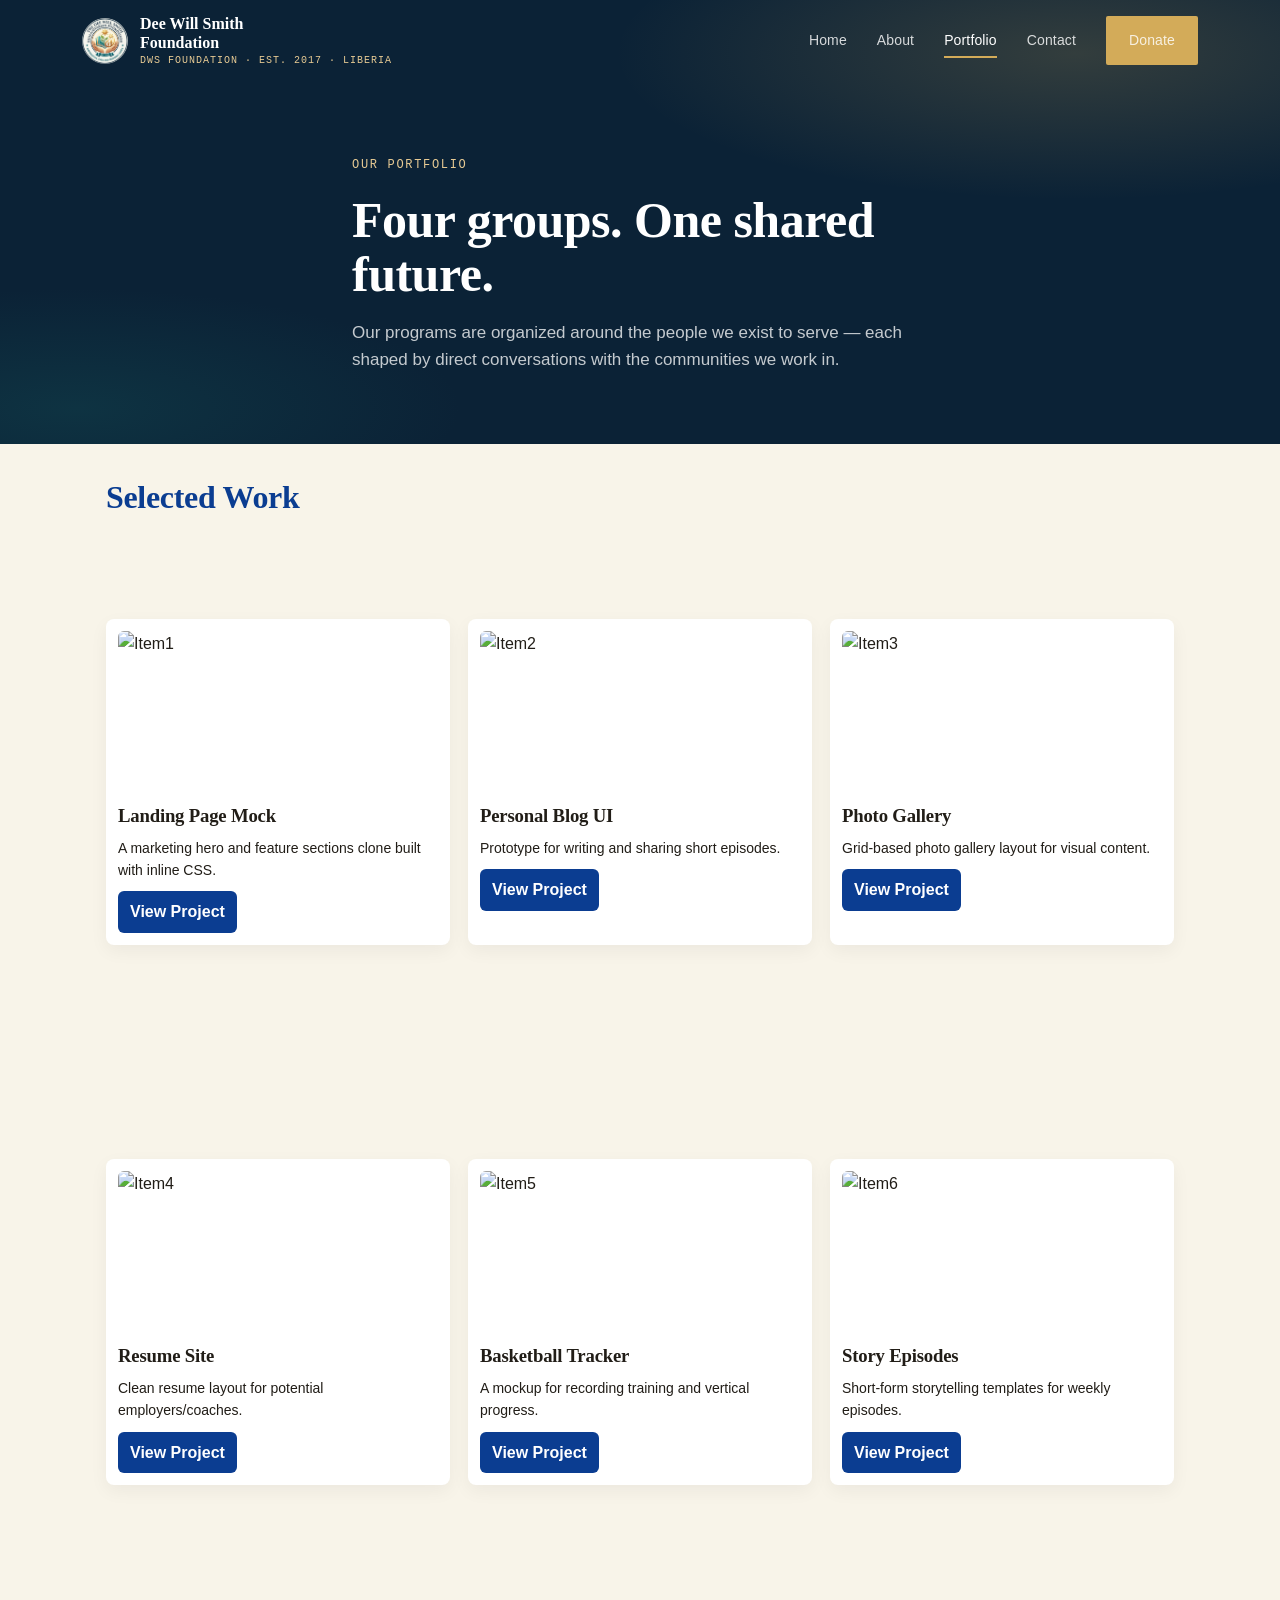
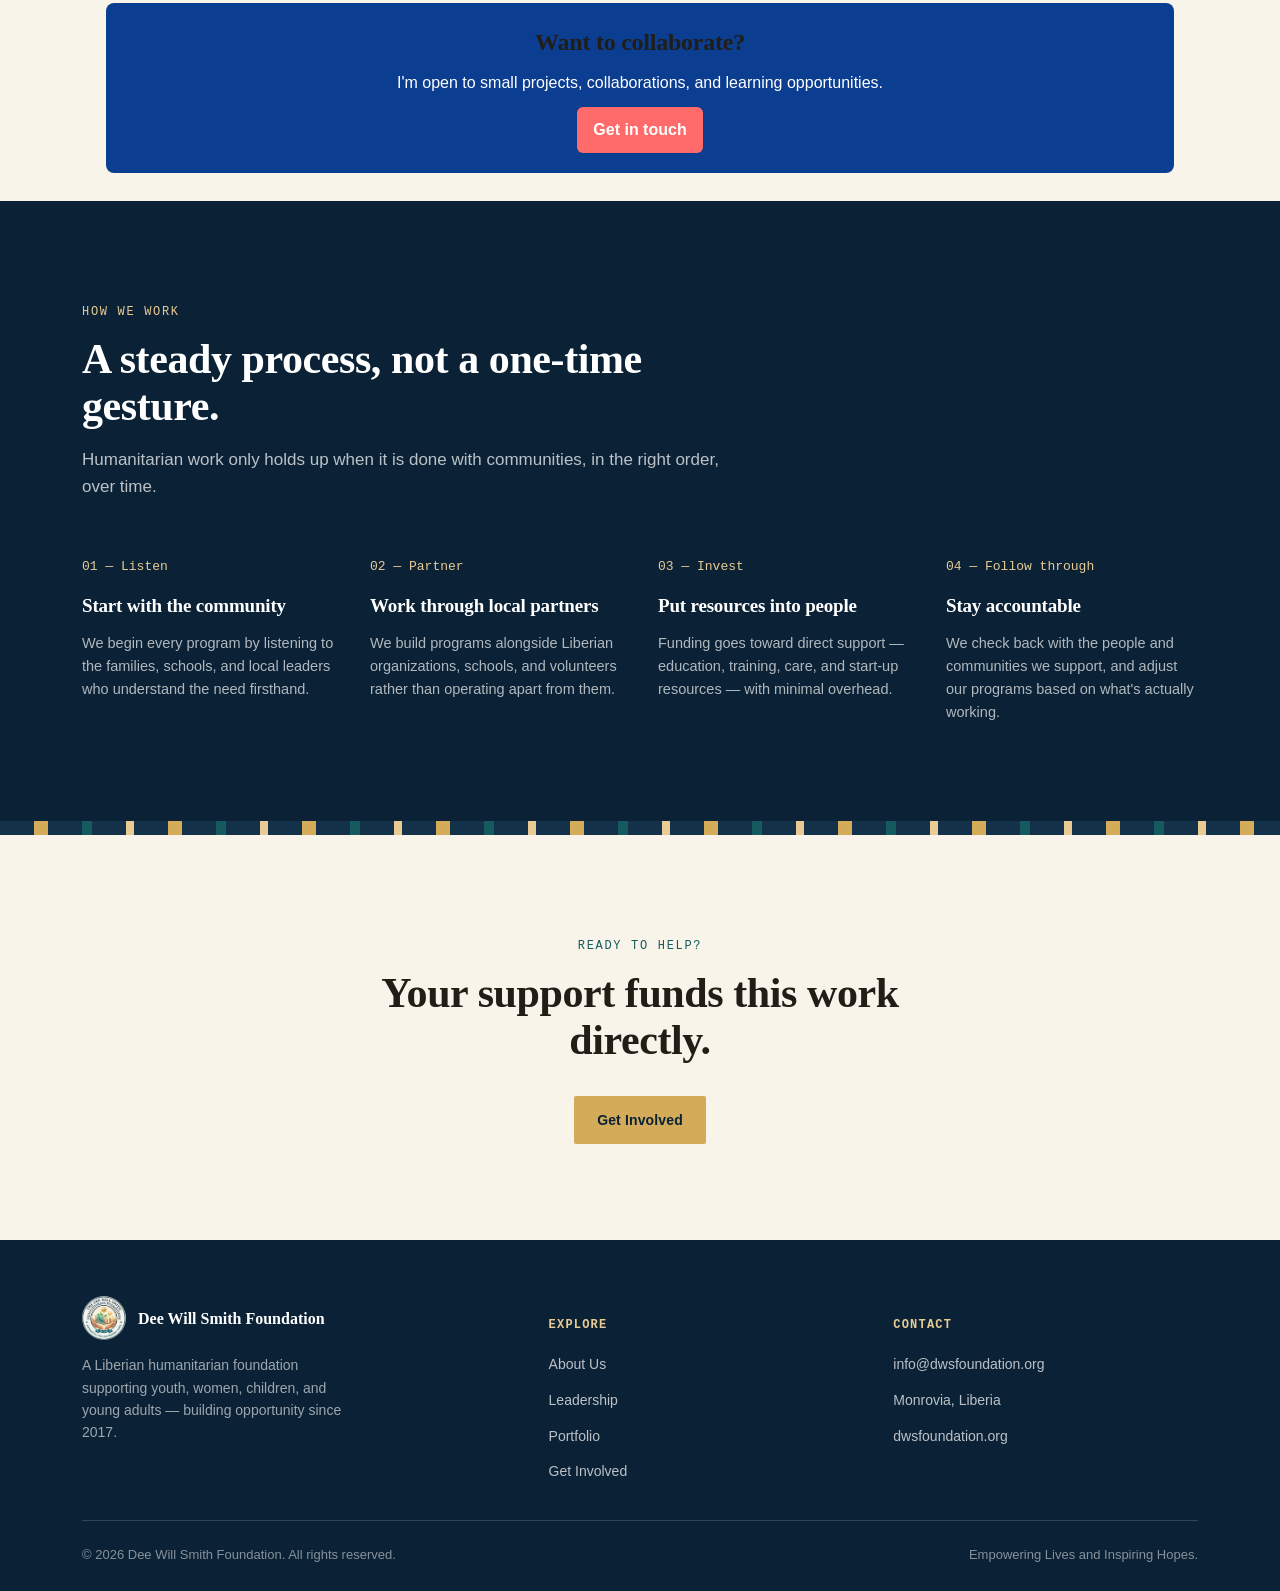
==== commit 309e1f91: "Update portfolio.html" ====
--- a/portfolio.html
+++ b/portfolio.html
@@ -46,39 +46,70 @@
   </section>
 
   <!-- PROGRAMS -->
-  <section style="display:grid;grid-template-columns:repeat(3,1fr);gap:18px;margin-bottom:22px;">
-<!-- Item 1 -->
+<main style="max-width:1100px;margin:28px auto;padding:0 16px;">
+    <h1 style="color:#0b3d91;margin-top:0;">Selected Work</h1>
+
+    <!-- Two rows, three columns each -->
+    <section style="display:grid;grid-template-columns:repeat(3,1fr);gap:18px;margin-bottom:22px;">
+      <!-- Item 1 -->
       <article style="background:white;border-radius:8px;padding:12px;box-shadow:0 6px 18px rgba(10,20,40,0.05);">
-        <img src="youth.jpg auto=format&fit=crop&w=800&q=60" alt="Item1" style="width:100%;height:160px;object-fit:cover;border-radius:6px;">
-       
-          <span class="program-tag">Youth</span>
-          <svg class="program-icon" viewBox="0 0 42 42" fill="none"><path d="M21 6L37 14L21 22L5 14L21 6Z" stroke="#0B2236" stroke-width="1.5" stroke-linejoin="round"/><path d="M12 18V27C12 27 15 32 21 32C27 32 30 27 30 27V18" stroke="#155A5E" stroke-width="1.5"/></svg>
-          <h3>Youth Empowerment</h3>
-          <p>Education access, tutoring support, mentorship, and leadership development that help young people stay in school and grow into confident leaders.</p>
-         <a href="#" style="display:inline-block;padding:8px 12px;background:#0b3d91;color:white;text-decoration:none;border-radius:6px;font-weight:700;">View Project</a>
-      </article></div>
-        <div class="program-card">
-          <span class="program-tag">Women</span>
-          <svg class="program-icon" viewBox="0 0 42 42" fill="none"><circle cx="21" cy="12" r="6" stroke="#0B2236" stroke-width="1.5"/><path d="M11 34C11 27 15.5 23 21 23C26.5 23 31 27 31 34" stroke="#155A5E" stroke-width="1.5"/></svg>
-          <h3>Women's Development</h3>
-          <p>Vocational training, small-business support, and health education that help women build independent, sustainable livelihoods.</p>
-        </div>
-        <div class="program-card">
-          <span class="program-tag">Children</span>
-          <svg class="program-icon" viewBox="0 0 42 42" fill="none"><circle cx="21" cy="10" r="5" stroke="#0B2236" stroke-width="1.5"/><path d="M8 33C8 26 13.5 22 21 22C28.5 22 34 26 34 33" stroke="#155A5E" stroke-width="1.5"/><path d="M21 15V22" stroke="#0B2236" stroke-width="1.5"/></svg>
-          <h3>Child Welfare</h3>
-          <p>School supplies, nutrition support, and protection services that give children a safer, more stable path through early life.</p>
-        </div>
-        <div class="program-card">
-          <span class="program-tag">Young Adults</span>
-          <svg class="program-icon" viewBox="0 0 42 42" fill="none"><rect x="9" y="16" width="24" height="16" rx="1.5" stroke="#0B2236" stroke-width="1.5"/><path d="M16 16V13C16 11.3431 17.3431 10 19 10H23C24.6569 10 26 11.3431 26 13V16" stroke="#155A5E" stroke-width="1.5"/></svg>
-          <h3>Young Adult Opportunity</h3>
-          <p>Job-readiness training, apprenticeship placement, and support for first-time entrepreneurs building their own income.</p>
-        </div>
-      </div>
-    </div>
-  </section>
-  <div class="strip-band thin" role="presentation"></div>
+        <img src="https://images.unsplash.com/photo-1498050108023-c5249f4df085?auto=format&fit=crop&w=800&q=60" alt="Item1" style="width:100%;height:160px;object-fit:cover;border-radius:6px;">
+        <h3 style="margin:10px 0 6px;">Landing Page Mock</h3>
+        <p style="margin:0 0 10px;font-size:14px;">A marketing hero and feature sections clone built with inline CSS.</p>
+        <a href="#" style="display:inline-block;padding:8px 12px;background:#0b3d91;color:white;text-decoration:none;border-radius:6px;font-weight:700;">View Project</a>
+      </article>
+
+      <!-- Item 2 -->
+      <article style="background:white;border-radius:8px;padding:12px;box-shadow:0 6px 18px rgba(10,20,40,0.05);">
+        <img src="https://images.unsplash.com/photo-1515879218367-8466d910aaa4?auto=format&fit=crop&w=800&q=60" alt="Item2" style="width:100%;height:160px;object-fit:cover;border-radius:6px;">
+        <h3 style="margin:10px 0 6px;">Personal Blog UI</h3>
+        <p style="margin:0 0 10px;font-size:14px;">Prototype for writing and sharing short episodes.</p>
+        <a href="#" style="display:inline-block;padding:8px 12px;background:#0b3d91;color:white;text-decoration:none;border-radius:6px;font-weight:700;">View Project</a>
+      </article>
+
+      <!-- Item 3 -->
+      <article style="background:white;border-radius:8px;padding:12px;box-shadow:0 6px 18px rgba(10,20,40,0.05);">
+        <img src="samuel.jpg" alt="Item3" style="width:100%;height:160px;object-fit:cover;border-radius:6px;">
+        <h3 style="margin:10px 0 6px;">Photo Gallery</h3>
+        <p style="margin:0 0 10px;font-size:14px;">Grid-based photo gallery layout for visual content.</p>
+        <a href="#" style="display:inline-block;padding:8px 12px;background:#0b3d91;color:white;text-decoration:none;border-radius:6px;font-weight:700;">View Project</a>
+      </article>
+    </section>
+
+    <section style="display:grid;grid-template-columns:repeat(3,1fr);gap:18px;margin-bottom:22px;">
+      <!-- Item 4 -->
+      <article style="background:white;border-radius:8px;padding:12px;box-shadow:0 6px 18px rgba(10,20,40,0.05);">
+        <img src="https://images.unsplash.com/photo-1519389950473-47ba0277781c?auto=format&fit=crop&w=800&q=60" alt="Item4" style="width:100%;height:160px;object-fit:cover;border-radius:6px;">
+        <h3 style="margin:10px 0 6px;">Resume Site</h3>
+        <p style="margin:0 0 10px;font-size:14px;">Clean resume layout for potential employers/coaches.</p>
+        <a href="#" style="display:inline-block;padding:8px 12px;background:#0b3d91;color:white;text-decoration:none;border-radius:6px;font-weight:700;">View Project</a>
+      </article>
+
+      <!-- Item 5 -->
+      <article style="background:white;border-radius:8px;padding:12px;box-shadow:0 6px 18px rgba(10,20,40,0.05);">
+        <img src="https://images.unsplash.com/photo-1544005313-94ddf0286df2?auto=format&fit=crop&w=800&q=60" alt="Item5" style="width:100%;height:160px;object-fit:cover;border-radius:6px;">
+        <h3 style="margin:10px 0 6px;">Basketball Tracker</h3>
+        <p style="margin:0 0 10px;font-size:14px;">A mockup for recording training and vertical progress.</p>
+        <a href="#" style="display:inline-block;padding:8px 12px;background:#0b3d91;color:white;text-decoration:none;border-radius:6px;font-weight:700;">View Project</a>
+      </article>
+
+      <!-- Item 6 -->
+      <article style="background:white;border-radius:8px;padding:12px;box-shadow:0 6px 18px rgba(10,20,40,0.05);">
+        <img src="https://images.unsplash.com/photo-1496307042754-b4aa456c4a2d?auto=format&fit=crop&w=800&q=60" alt="Item6" style="width:100%;height:160px;object-fit:cover;border-radius:6px;">
+        <h3 style="margin:10px 0 6px;">Story Episodes</h3>
+        <p style="margin:0 0 10px;font-size:14px;">Short-form storytelling templates for weekly episodes.</p>
+        <a href="#" style="display:inline-block;padding:8px 12px;background:#0b3d91;color:white;text-decoration:none;border-radius:6px;font-weight:700;">View Project</a>
+      </article>
+    </section>
+
+    <!-- Call to action -->
+    <section style="background:#0b3d91;color:white;padding:20px;border-radius:8px;text-align:center;">
+      <h2 style="margin:0 0 8px;">Want to collaborate?</h2>
+      <p style="margin:0 0 12px;">I'm open to small projects, collaborations, and learning opportunities.</p>
+      <a href="contact.html" style="display:inline-block;padding:10px 16px;background:#ff6b6b;color:white;text-decoration:none;border-radius:6px;font-weight:700;">Get in touch</a>
+    </section>
+
+  </main>
 
   <!-- APPROACH -->
   <section class="dark" id="approach">
